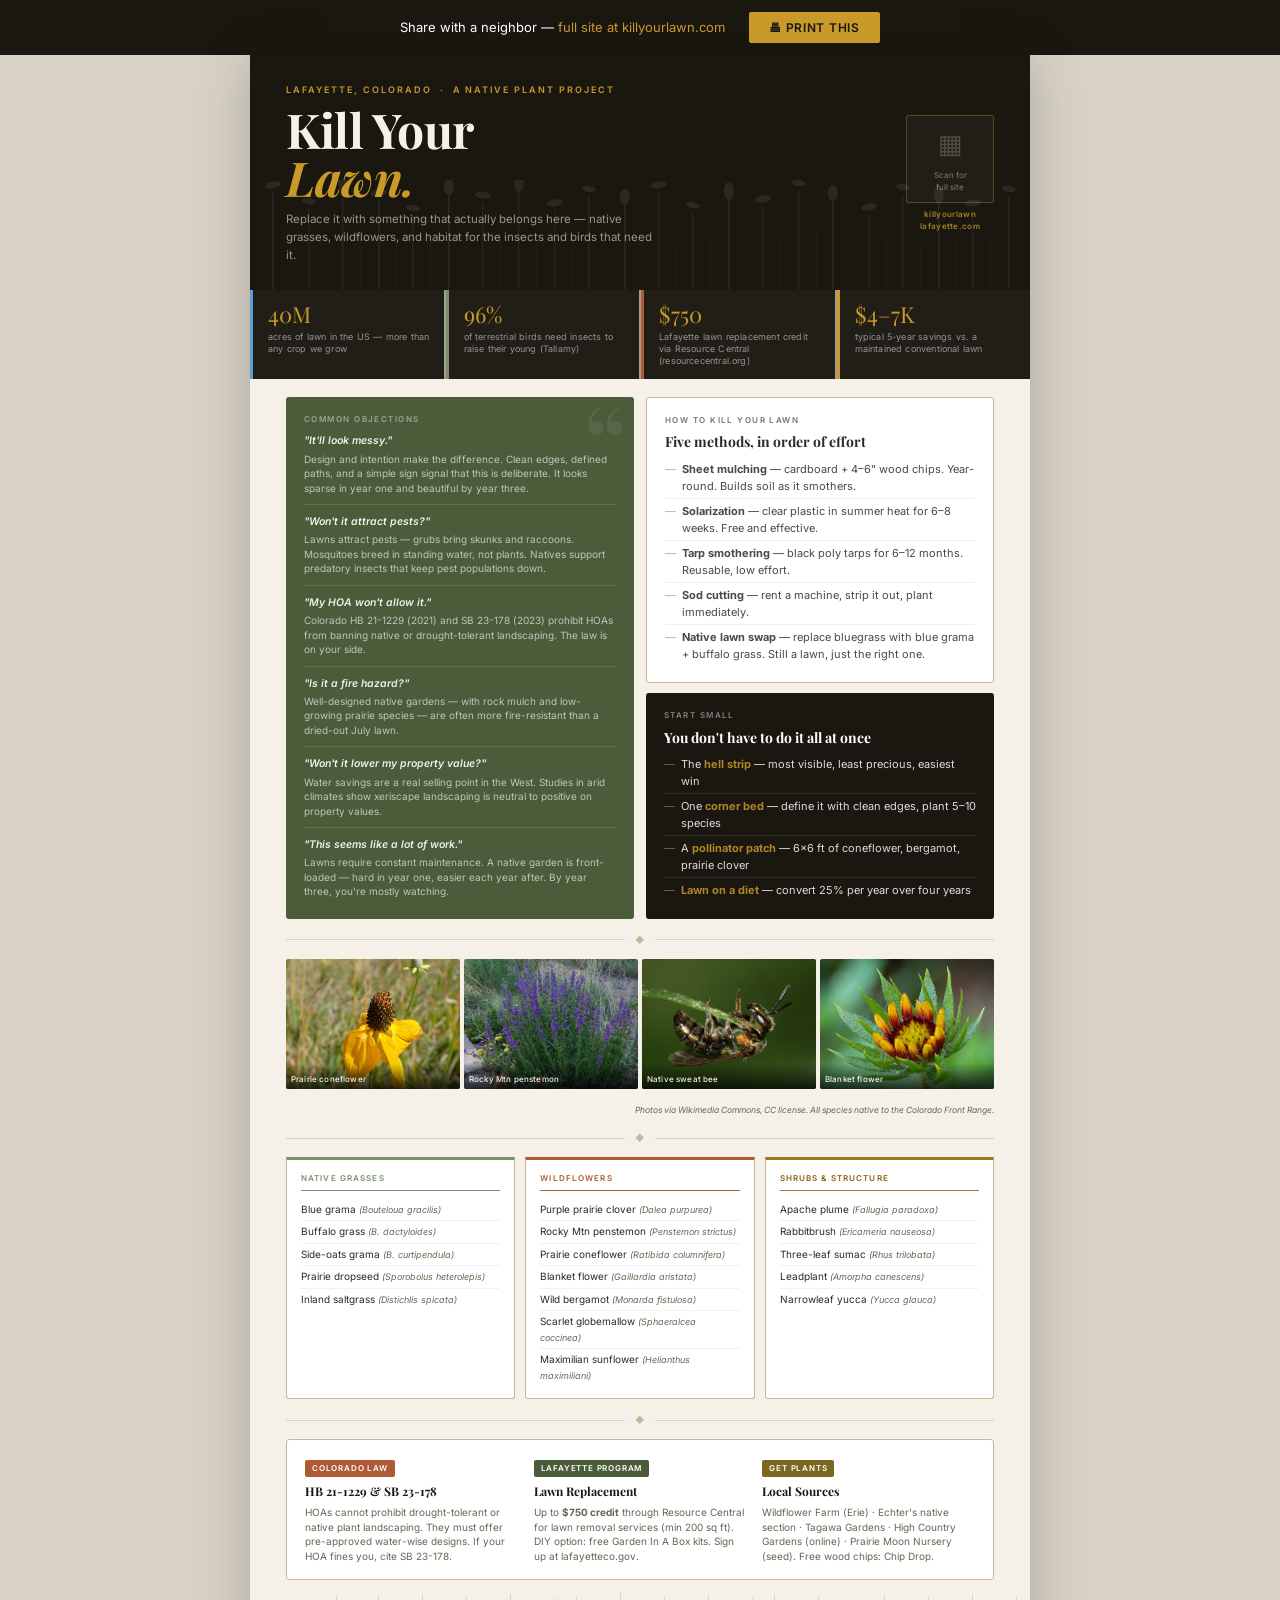
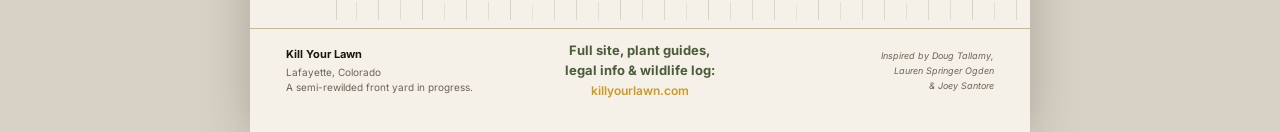
==== printable.html @ ce094143 "Initial commit: Kill Your Lawn static site Lafayette, CO native plant lawn conversion guide with vis" ====
<!DOCTYPE html>
<html lang="en">
<head>
  <meta charset="UTF-8" />
  <meta name="viewport" content="width=device-width, initial-scale=1.0" />
  <title>Kill Your Lawn — One-Pager | Lafayette, CO</title>
  <link rel="preconnect" href="https://fonts.googleapis.com" />
  <link rel="preconnect" href="https://fonts.gstatic.com" crossorigin />
  <link href="https://fonts.googleapis.com/css2?family=Playfair+Display:ital,wght@0,700;1,400&family=Inter:wght@300;400;500;600&display=swap" rel="stylesheet" />
  <style>
    :root {
      --black:    #1a1710;
      --olive:    #4a5c3a;
      --sage:     #7a9169;
      --gold:     #c9992a;
      --rust:     #b05a35;
      --cream:    #f5f0e8;
      --tan:      #c8b89a;
      --text:     #2c2a24;
      --text-lt:  #6b6455;
    }

    * { box-sizing: border-box; margin: 0; padding: 0; }

    body {
      font-family: 'Inter', sans-serif;
      background: #d8d2c6;
      color: var(--text);
      font-size: 13px;
      line-height: 1.55;
    }

    .page {
      max-width: 780px;
      margin: 0 auto;
      padding: 0 0 32px;
      background: var(--cream);
      box-shadow: 0 6px 48px rgba(0,0,0,0.22);
    }

    /* ---- Print bar (screen only) ---- */
    .print-bar {
      background: var(--black);
      color: white;
      text-align: center;
      padding: 12px;
      font-size: 13px;
      display: flex;
      align-items: center;
      justify-content: center;
      gap: 1.5rem;
    }
    .print-bar a { color: var(--gold); text-decoration: none; }
    .print-bar button {
      background: var(--gold);
      color: var(--black);
      border: none;
      padding: 8px 20px;
      font-family: 'Inter', sans-serif;
      font-size: 12px;
      font-weight: 600;
      letter-spacing: 0.06em;
      text-transform: uppercase;
      cursor: pointer;
      border-radius: 2px;
    }
    .print-bar button:hover { background: #b5871f; }

    /* ---- DARK ILLUSTRATED HEADER ---- */
    .header {
      display: grid;
      grid-template-columns: 1fr auto;
      gap: 2rem;
      align-items: center;
      padding: 28px 36px 26px;
      background: var(--black);
      position: relative;
      overflow: hidden;
    }
    .header-left { position: relative; z-index: 2; }
    .header-right { position: relative; z-index: 2; text-align: center; flex-shrink: 0; }

    /* Prairie grass silhouette illustration */
    .header-illustration {
      position: absolute;
      bottom: 0;
      left: 0;
      right: 0;
      width: 100%;
      height: 110px;
      color: white;
      opacity: 0.07;
      pointer-events: none;
    }

    .eyebrow {
      font-size: 9px;
      font-weight: 600;
      letter-spacing: 0.22em;
      text-transform: uppercase;
      color: var(--gold);
      margin-bottom: 8px;
    }
    h1 {
      font-family: 'Playfair Display', serif;
      font-size: 48px;
      line-height: 1.0;
      color: var(--cream);
      letter-spacing: -0.01em;
    }
    h1 em { color: var(--gold); font-style: italic; }
    .tagline {
      font-size: 11.5px;
      color: rgba(245,240,232,0.58);
      max-width: 370px;
      margin-top: 10px;
      line-height: 1.55;
    }

    /* QR box — dark, matching header */
    .qr-placeholder {
      width: 88px;
      height: 88px;
      border: 1.5px solid rgba(201,153,42,0.35);
      border-radius: 3px;
      display: flex;
      flex-direction: column;
      align-items: center;
      justify-content: center;
      font-size: 8px;
      color: rgba(245,240,232,0.45);
      text-align: center;
      gap: 4px;
      flex-shrink: 0;
      background: rgba(255,255,255,0.03);
    }
    .qr-placeholder .qr-icon { font-size: 26px; opacity: 0.5; }
    .qr-url {
      font-size: 8px;
      color: var(--gold);
      font-weight: 600;
      text-align: center;
      margin-top: 5px;
      letter-spacing: 0.04em;
      opacity: 0.8;
    }

    /* ---- STATS — flush to header, connected visually ---- */
    .stats {
      display: grid;
      grid-template-columns: repeat(4, 1fr);
      gap: 2px;
      margin-bottom: 0;
      background: rgba(0,0,0,0.35); /* gap color */
    }
    .stat {
      background: #201e17;
      color: white;
      padding: 12px 14px 12px 18px;
      position: relative;
      overflow: hidden;
    }
    .stat-accent {
      position: absolute;
      top: 0; left: 0; bottom: 0;
      width: 3px;
    }
    .stat-water .stat-accent { background: #5a9fd4; }
    .stat-birds .stat-accent { background: var(--sage); }
    .stat-money .stat-accent { background: var(--rust); }
    .stat-saves .stat-accent { background: var(--gold); }
    .stat-num {
      font-family: 'Playfair Display', serif;
      font-size: 22px;
      color: var(--gold);
      line-height: 1.1;
      margin-bottom: 4px;
    }
    .stat-label {
      font-size: 9px;
      color: rgba(255,255,255,0.52);
      line-height: 1.35;
      letter-spacing: 0.02em;
    }

    /* Space between stats band and content */
    .content-area { padding-top: 18px; }

    /* ---- SECTION DIVIDER ---- */
    .section-divider {
      display: flex;
      align-items: center;
      gap: 10px;
      margin: 14px 36px 12px;
      color: var(--tan);
      font-size: 9px;
      letter-spacing: 0.1em;
    }
    .section-divider::before,
    .section-divider::after {
      content: '';
      flex: 1;
      height: 1px;
      background: var(--tan);
      opacity: 0.55;
    }

    /* ---- MAIN 2-COL GRID ---- */
    .main-grid {
      display: grid;
      grid-template-columns: 1fr 1fr;
      gap: 12px;
      margin-bottom: 12px;
      padding: 0 36px;
    }

    .box {
      padding: 16px 18px;
      border-radius: 3px;
    }
    .box-olive {
      background: var(--olive);
      color: white;
      position: relative;
      overflow: hidden;
    }
    /* Large decorative quote mark */
    .box-olive::after {
      content: '\201C';
      font-family: 'Playfair Display', serif;
      font-size: 110px;
      color: rgba(255,255,255,0.07);
      position: absolute;
      top: -10px;
      right: 6px;
      line-height: 1;
      pointer-events: none;
      user-select: none;
    }
    .box-cream { background: white; border: 1px solid var(--tan); }
    .box-black { background: var(--black); color: white; }

    .box-label {
      font-size: 8px;
      font-weight: 600;
      letter-spacing: 0.18em;
      text-transform: uppercase;
      margin-bottom: 8px;
      opacity: 0.65;
    }
    .box-olive .box-label,
    .box-black .box-label { color: rgba(255,255,255,0.7); }

    .box h2 {
      font-family: 'Playfair Display', serif;
      font-size: 15px;
      margin-bottom: 8px;
      line-height: 1.2;
    }
    .box-olive h2,
    .box-black h2 { color: white; }

    .box p, .box li {
      font-size: 11px;
      line-height: 1.5;
      opacity: 0.85;
    }
    .box ul { list-style: none; padding: 0; }
    .box li {
      padding: 4px 0;
      border-bottom: 1px solid rgba(0,0,0,0.07);
      display: flex;
      gap: 6px;
    }
    .box-olive li { border-color: rgba(255,255,255,0.12); }
    .box-black li { border-color: rgba(255,255,255,0.1); }
    .box li:last-child { border-bottom: none; }
    .box li::before { content: '—'; opacity: 0.4; flex-shrink: 0; }

    .obj {
      margin-bottom: 9px;
      padding-bottom: 9px;
      border-bottom: 1px solid rgba(255,255,255,0.12);
      position: relative;
      z-index: 1;
    }
    .obj:last-child { border-bottom: none; margin-bottom: 0; padding-bottom: 0; }
    .obj-q {
      font-weight: 600;
      font-size: 10.5px;
      color: rgba(255,255,255,0.9);
      margin-bottom: 2px;
      font-style: italic;
    }
    .obj-a {
      font-size: 10px;
      color: rgba(255,255,255,0.65);
      line-height: 1.45;
    }

    /* ---- PHOTO STRIP ---- */
    .photo-strip {
      display: grid;
      grid-template-columns: repeat(4, 1fr);
      gap: 4px;
      margin-bottom: 12px;
      padding: 0 36px;
    }
    .photo-strip-item {
      position: relative;
      aspect-ratio: 4 / 3;
      overflow: hidden;
      border-radius: 2px;
    }
    .photo-strip-item img {
      width: 100%;
      height: 100%;
      object-fit: cover;
      display: block;
    }
    .photo-strip-caption {
      position: absolute;
      bottom: 0; left: 0; right: 0;
      background: linear-gradient(transparent, rgba(0,0,0,0.75));
      color: rgba(255,255,255,0.92);
      font-size: 8px;
      font-weight: 500;
      padding: 10px 5px 4px;
      letter-spacing: 0.02em;
    }
    .photo-strip-note {
      font-size: 8.5px;
      color: var(--text-lt);
      font-style: italic;
      text-align: right;
      padding: 3px 36px 0;
    }

    /* ---- PLANTS ROW ---- */
    .plants-row {
      display: grid;
      grid-template-columns: repeat(3, 1fr);
      gap: 10px;
      margin-bottom: 12px;
      padding: 0 36px;
    }
    .plant-col {
      background: white;
      border: 1px solid var(--tan);
      border-top: 3px solid var(--sage);
      border-radius: 0 0 3px 3px;
      padding: 12px 14px;
    }
    .plant-col:nth-child(2) {
      border-top-color: var(--rust);
    }
    .plant-col:nth-child(2) .plant-col-title {
      color: var(--rust);
      border-bottom-color: var(--rust);
    }
    .plant-col:nth-child(3) {
      border-top-color: #a07818;
    }
    .plant-col:nth-child(3) .plant-col-title {
      color: #8a6010;
      border-bottom-color: #a07818;
    }
    .plant-col-title {
      font-size: 8px;
      font-weight: 600;
      letter-spacing: 0.14em;
      text-transform: uppercase;
      color: var(--sage);
      margin-bottom: 8px;
      padding-bottom: 5px;
      border-bottom: 1.5px solid var(--sage);
    }
    .plant-col ul { list-style: none; padding: 0; }
    .plant-col li {
      font-size: 10px;
      color: var(--text);
      padding: 3px 0;
      border-bottom: 1px solid rgba(0,0,0,0.05);
    }
    .plant-col li:last-child { border-bottom: none; }
    .plant-col li em { color: var(--text-lt); font-size: 9px; }

    /* ---- LEGAL / RESOURCES ROW ---- */
    .full-box.legal {
      background: white;
      border: 1px solid var(--tan);
      border-radius: 3px;
      display: grid;
      grid-template-columns: 1fr 1fr 1fr;
      gap: 16px;
      align-items: start;
      padding: 16px 18px;
      margin: 0 36px 12px;
    }
    .legal-col h3 {
      font-family: 'Playfair Display', serif;
      font-size: 12px;
      margin-bottom: 5px;
      color: var(--black);
    }
    .legal-col p {
      font-size: 10px;
      color: var(--text-lt);
      line-height: 1.45;
    }
    .legal-badge {
      display: inline-block;
      color: white;
      font-size: 8px;
      font-weight: 600;
      letter-spacing: 0.1em;
      text-transform: uppercase;
      padding: 2px 7px;
      border-radius: 2px;
      margin-bottom: 5px;
    }
    .lb-law    { background: var(--rust); }
    .lb-prog   { background: var(--olive); }
    .lb-source { background: #7a6820; }

    /* ---- FOOTER ---- */
    .footer-grass {
      margin: 8px 36px 0;
      opacity: 0.18;
      height: 28px;
      width: 100%;
      color: var(--olive);
      display: block;
    }
    .one-pager-footer {
      display: grid;
      grid-template-columns: 1fr 1fr 1fr;
      gap: 16px;
      padding: 12px 36px 0;
      border-top: 1px solid var(--tan);
      align-items: center;
      margin-top: 8px;
    }
    .footer-block { font-size: 10px; color: var(--text-lt); line-height: 1.5; }
    .footer-block strong { color: var(--black); display: block; font-size: 11px; margin-bottom: 2px; }
    .footer-block.center { text-align: center; }
    .footer-block.right { text-align: right; }
    .inspired-by { font-size: 9px; color: var(--text-lt); font-style: italic; }

    /* ---- PRINT ---- */
    @media print {
      .print-bar { display: none; }
      body { background: white; }
      .page { padding: 0 0 16px; max-width: 100%; box-shadow: none; }
      h1 { font-size: 40px; }
      .header { padding: 20px 28px 20px; }
      .stats { gap: 1px; }
      .main-grid, .photo-strip, .plants-row { padding: 0 28px; }
      .section-divider { margin-left: 28px; margin-right: 28px; }
      .full-box.legal { margin-left: 28px; margin-right: 28px; }
      .footer-grass, .one-pager-footer { padding-left: 28px; padding-right: 28px; }
      .photo-strip-note { padding-right: 28px; }
      .content-area { padding-top: 14px; }
    }

    /* ---- MOBILE ---- */
    @media (max-width: 600px) {
      .page { padding: 0 0 20px; }
      .header { padding: 20px; }
      .stats { grid-template-columns: repeat(2, 1fr); }
      .main-grid { grid-template-columns: 1fr; padding: 0 20px; }
      .photo-strip { grid-template-columns: repeat(2, 1fr); padding: 0 20px; }
      .plants-row { grid-template-columns: 1fr; padding: 0 20px; }
      .full-box.legal { grid-template-columns: 1fr; margin: 0 20px 12px; }
      .section-divider { margin-left: 20px; margin-right: 20px; }
      .photo-strip-note { padding-right: 20px; }
      .one-pager-footer { grid-template-columns: 1fr; padding: 12px 20px 0; }
      .footer-block.center, .footer-block.right { text-align: left; }
      .footer-grass { margin-left: 20px; margin-right: 20px; }
    }
  </style>
</head>
<body>

  <div class="print-bar">
    <span>Share with a neighbor &mdash; <a href="index.html">full site at killyourlawn.com</a></span>
    <button onclick="window.print()">&#128438; Print This</button>
  </div>

  <div class="page">

    <!-- DARK HEADER with prairie grass illustration -->
    <div class="header">

      <!-- Prairie grass silhouette SVG -->
      <svg class="header-illustration" viewBox="0 0 760 110" xmlns="http://www.w3.org/2000/svg" fill="currentColor" aria-hidden="true" preserveAspectRatio="xMidYMax meet">
        <!-- Stalks with grama eyelash seed heads and coneflower ovals -->
        <rect x="12"  y="12"  width="1.5" height="98" rx="0.75"/>
        <ellipse cx="12.75" cy="5"  rx="8" ry="3.5" transform="rotate(-12,12.75,5)"/>

        <rect x="48"  y="28"  width="1.5" height="82" rx="0.75" opacity="0.65"/>
        <ellipse cx="48.75" cy="21" rx="7" ry="3"   transform="rotate(9,48.75,21)"/>

        <rect x="82"  y="8"   width="1.5" height="102" rx="0.75" opacity="0.9"/>
        <ellipse cx="82.75" cy="1"  rx="5" ry="9"/>

        <rect x="118" y="20"  width="1.5" height="90" rx="0.75"/>
        <ellipse cx="118.75" cy="13" rx="8" ry="3.5" transform="rotate(-7,118.75,13)"/>

        <rect x="152" y="35"  width="1.5" height="75" rx="0.75" opacity="0.7"/>
        <ellipse cx="152.75" cy="28" rx="7" ry="3"   transform="rotate(10,152.75,28)"/>

        <rect x="188" y="14"  width="1.5" height="96" rx="0.75"/>
        <ellipse cx="188.75" cy="7"  rx="5" ry="8"/>

        <rect x="222" y="22"  width="1.5" height="88" rx="0.75" opacity="0.8"/>
        <ellipse cx="222.75" cy="15" rx="8" ry="3.5" transform="rotate(6,222.75,15)"/>

        <rect x="258" y="10"  width="1.5" height="100" rx="0.75" opacity="0.75"/>
        <ellipse cx="258.75" cy="3"  rx="5" ry="9"/>

        <rect x="294" y="30"  width="1.5" height="80" rx="0.75" opacity="0.65"/>
        <ellipse cx="294.75" cy="23" rx="8" ry="3.5" transform="rotate(-9,294.75,23)"/>

        <rect x="328" y="16"  width="1.5" height="94" rx="0.75" opacity="0.85"/>
        <ellipse cx="328.75" cy="9"  rx="7" ry="3"   transform="rotate(8,328.75,9)"/>

        <rect x="364" y="24"  width="1.5" height="86" rx="0.75"/>
        <ellipse cx="364.75" cy="17" rx="5" ry="8"/>

        <rect x="398" y="12"  width="1.5" height="98" rx="0.75" opacity="0.8"/>
        <ellipse cx="398.75" cy="5"  rx="8" ry="3.5" transform="rotate(-6,398.75,5)"/>

        <rect x="432" y="32"  width="1.5" height="78" rx="0.75" opacity="0.7"/>
        <ellipse cx="432.75" cy="25" rx="7" ry="3"   transform="rotate(11,432.75,25)"/>

        <rect x="468" y="18"  width="1.5" height="92" rx="0.75"/>
        <ellipse cx="468.75" cy="11" rx="5" ry="9"/>

        <rect x="502" y="26"  width="1.5" height="84" rx="0.75" opacity="0.75"/>
        <ellipse cx="502.75" cy="19" rx="8" ry="3.5" transform="rotate(-8,502.75,19)"/>

        <rect x="538" y="10"  width="1.5" height="100" rx="0.75" opacity="0.85"/>
        <ellipse cx="538.75" cy="3"  rx="7" ry="3"   transform="rotate(7,538.75,3)"/>

        <rect x="572" y="20"  width="1.5" height="90" rx="0.75"/>
        <ellipse cx="572.75" cy="13" rx="5" ry="8"/>

        <rect x="608" y="34"  width="1.5" height="76" rx="0.75" opacity="0.65"/>
        <ellipse cx="608.75" cy="27" rx="8" ry="3.5" transform="rotate(-10,608.75,27)"/>

        <rect x="642" y="14"  width="1.5" height="96" rx="0.75" opacity="0.8"/>
        <ellipse cx="642.75" cy="7"  rx="7" ry="3"   transform="rotate(9,642.75,7)"/>

        <rect x="678" y="22"  width="1.5" height="88" rx="0.75"/>
        <ellipse cx="678.75" cy="15" rx="5" ry="9"/>

        <rect x="712" y="30"  width="1.5" height="80" rx="0.75" opacity="0.7"/>
        <ellipse cx="712.75" cy="23" rx="8" ry="3.5" transform="rotate(-7,712.75,23)"/>

        <rect x="748" y="16"  width="1.5" height="94" rx="0.75" opacity="0.8"/>
        <ellipse cx="748.75" cy="9"  rx="7" ry="3"   transform="rotate(6,748.75,9)"/>

        <!-- Short grass blades between tall stalks -->
        <rect x="30"  y="60" width="1" height="50" rx="0.5" opacity="0.35"/>
        <rect x="65"  y="68" width="1" height="42" rx="0.5" opacity="0.3"/>
        <rect x="100" y="55" width="1" height="55" rx="0.5" opacity="0.38"/>
        <rect x="136" y="64" width="1" height="46" rx="0.5" opacity="0.32"/>
        <rect x="170" y="58" width="1" height="52" rx="0.5" opacity="0.36"/>
        <rect x="206" y="66" width="1" height="44" rx="0.5" opacity="0.3"/>
        <rect x="240" y="54" width="1" height="56" rx="0.5" opacity="0.38"/>
        <rect x="276" y="62" width="1" height="48" rx="0.5" opacity="0.33"/>
        <rect x="312" y="56" width="1" height="54" rx="0.5" opacity="0.36"/>
        <rect x="346" y="68" width="1" height="42" rx="0.5" opacity="0.3"/>
        <rect x="382" y="58" width="1" height="52" rx="0.5" opacity="0.35"/>
        <rect x="416" y="64" width="1" height="46" rx="0.5" opacity="0.32"/>
        <rect x="450" y="56" width="1" height="54" rx="0.5" opacity="0.37"/>
        <rect x="486" y="66" width="1" height="44" rx="0.5" opacity="0.3"/>
        <rect x="520" y="60" width="1" height="50" rx="0.5" opacity="0.34"/>
        <rect x="556" y="52" width="1" height="58" rx="0.5" opacity="0.38"/>
        <rect x="590" y="64" width="1" height="46" rx="0.5" opacity="0.31"/>
        <rect x="626" y="56" width="1" height="54" rx="0.5" opacity="0.36"/>
        <rect x="660" y="68" width="1" height="42" rx="0.5" opacity="0.3"/>
        <rect x="696" y="60" width="1" height="50" rx="0.5" opacity="0.34"/>
        <rect x="730" y="54" width="1" height="56" rx="0.5" opacity="0.37"/>
      </svg>

      <div class="header-left">
        <div class="eyebrow">Lafayette, Colorado &nbsp;·&nbsp; A native plant project</div>
        <h1>Kill Your<br/><em>Lawn.</em></h1>
        <p class="tagline">Replace it with something that actually belongs here — native grasses, wildflowers, and habitat for the insects and birds that need it.</p>
      </div>

      <div class="header-right">
        <div class="qr-placeholder">
          <span class="qr-icon">&#9638;</span>
          <span>Scan for<br/>full site</span>
        </div>
        <div class="qr-url">killyourlawn<br/>lafayette.com</div>
      </div>
    </div>

    <!-- STATS — visually connected to header -->
    <div class="stats">
      <div class="stat stat-water">
        <div class="stat-accent"></div>
        <div class="stat-num">40M</div>
        <div class="stat-label">acres of lawn in the US — more than any crop we grow</div>
      </div>
      <div class="stat stat-birds">
        <div class="stat-accent"></div>
        <div class="stat-num">96%</div>
        <div class="stat-label">of terrestrial birds need insects to raise their young (Tallamy)</div>
      </div>
      <div class="stat stat-money">
        <div class="stat-accent"></div>
        <div class="stat-num">$750</div>
        <div class="stat-label">Lafayette lawn replacement credit via Resource Central (resourcecentral.org)</div>
      </div>
      <div class="stat stat-saves">
        <div class="stat-accent"></div>
        <div class="stat-num">$4–7K</div>
        <div class="stat-label">typical 5-year savings vs. a maintained conventional lawn</div>
      </div>
    </div>

    <div class="content-area">

      <!-- MAIN 2-COL GRID -->
      <div class="main-grid">

        <!-- Objections col -->
        <div class="box box-olive">
          <div class="box-label">Common Objections</div>
          <div class="objection-list">
            <div class="obj">
              <div class="obj-q">"It'll look messy."</div>
              <div class="obj-a">Design and intention make the difference. Clean edges, defined paths, and a simple sign signal that this is deliberate. It looks sparse in year one and beautiful by year three.</div>
            </div>
            <div class="obj">
              <div class="obj-q">"Won't it attract pests?"</div>
              <div class="obj-a">Lawns attract pests — grubs bring skunks and raccoons. Mosquitoes breed in standing water, not plants. Natives support predatory insects that keep pest populations down.</div>
            </div>
            <div class="obj">
              <div class="obj-q">"My HOA won't allow it."</div>
              <div class="obj-a">Colorado HB 21-1229 (2021) and SB 23-178 (2023) prohibit HOAs from banning native or drought-tolerant landscaping. The law is on your side.</div>
            </div>
            <div class="obj">
              <div class="obj-q">"Is it a fire hazard?"</div>
              <div class="obj-a">Well-designed native gardens — with rock mulch and low-growing prairie species — are often more fire-resistant than a dried-out July lawn.</div>
            </div>
            <div class="obj">
              <div class="obj-q">"Won't it lower my property value?"</div>
              <div class="obj-a">Water savings are a real selling point in the West. Studies in arid climates show xeriscape landscaping is neutral to positive on property values.</div>
            </div>
            <div class="obj">
              <div class="obj-q">"This seems like a lot of work."</div>
              <div class="obj-a">Lawns require constant maintenance. A native garden is front-loaded — hard in year one, easier each year after. By year three, you're mostly watching.</div>
            </div>
          </div>
        </div>

        <!-- How to start col -->
        <div style="display:flex;flex-direction:column;gap:10px;">
          <div class="box box-cream">
            <div class="box-label">How to Kill Your Lawn</div>
            <h2 style="font-size:14px;margin-bottom:6px;">Five methods, in order of effort</h2>
            <ul>
              <li><span><strong>Sheet mulching</strong> — cardboard + 4–6" wood chips. Year-round. Builds soil as it smothers.</span></li>
              <li><span><strong>Solarization</strong> — clear plastic in summer heat for 6–8 weeks. Free and effective.</span></li>
              <li><span><strong>Tarp smothering</strong> — black poly tarps for 6–12 months. Reusable, low effort.</span></li>
              <li><span><strong>Sod cutting</strong> — rent a machine, strip it out, plant immediately.</span></li>
              <li><span><strong>Native lawn swap</strong> — replace bluegrass with blue grama + buffalo grass. Still a lawn, just the right one.</span></li>
            </ul>
          </div>

          <div class="box box-black">
            <div class="box-label">Start Small</div>
            <h2 style="color:white;font-size:14px;margin-bottom:6px;">You don't have to do it all at once</h2>
            <ul>
              <li><span>The <strong style="color:var(--gold)">hell strip</strong> — most visible, least precious, easiest win</span></li>
              <li><span>One <strong style="color:var(--gold)">corner bed</strong> — define it with clean edges, plant 5–10 species</span></li>
              <li><span>A <strong style="color:var(--gold)">pollinator patch</strong> — 6×6 ft of coneflower, bergamot, prairie clover</span></li>
              <li><span><strong style="color:var(--gold)">Lawn on a diet</strong> — convert 25% per year over four years</span></li>
            </ul>
          </div>
        </div>

      </div>

      <!-- SECTION DIVIDER -->
      <div class="section-divider" aria-hidden="true">&#9670;</div>

      <!-- PHOTO STRIP — what these plants actually look like -->
      <div class="photo-strip">
        <div class="photo-strip-item">
          <img src="images/plants/prairie_coneflower.jpg" alt="Prairie coneflower in bloom" loading="eager" />
          <span class="photo-strip-caption">Prairie coneflower</span>
        </div>
        <div class="photo-strip-item">
          <img src="images/plants/rocky_mountain_penstemon.jpg" alt="Rocky Mountain penstemon" loading="eager" />
          <span class="photo-strip-caption">Rocky Mtn penstemon</span>
        </div>
        <div class="photo-strip-item">
          <img src="images/bees/sweat_bee.jpg" alt="Metallic green sweat bee" loading="eager" />
          <span class="photo-strip-caption">Native sweat bee</span>
        </div>
        <div class="photo-strip-item">
          <img src="images/plants/blanket_flower.jpg" alt="Blanket flower" loading="eager" />
          <span class="photo-strip-caption">Blanket flower</span>
        </div>
      </div>
      <p class="photo-strip-note">Photos via Wikimedia Commons, CC license. All species native to the Colorado Front Range.</p>

      <!-- SECTION DIVIDER -->
      <div class="section-divider" aria-hidden="true">&#9670;</div>

      <!-- PLANTS ROW -->
      <div class="plants-row">
        <div class="plant-col">
          <div class="plant-col-title">Native Grasses</div>
          <ul>
            <li>Blue grama <em>(Bouteloua gracilis)</em></li>
            <li>Buffalo grass <em>(B. dactyloides)</em></li>
            <li>Side-oats grama <em>(B. curtipendula)</em></li>
            <li>Prairie dropseed <em>(Sporobolus heterolepis)</em></li>
            <li>Inland saltgrass <em>(Distichlis spicata)</em></li>
          </ul>
        </div>
        <div class="plant-col">
          <div class="plant-col-title">Wildflowers</div>
          <ul>
            <li>Purple prairie clover <em>(Dalea purpurea)</em></li>
            <li>Rocky Mtn penstemon <em>(Penstemon strictus)</em></li>
            <li>Prairie coneflower <em>(Ratibida columnifera)</em></li>
            <li>Blanket flower <em>(Gaillardia aristata)</em></li>
            <li>Wild bergamot <em>(Monarda fistulosa)</em></li>
            <li>Scarlet globemallow <em>(Sphaeralcea coccinea)</em></li>
            <li>Maximilian sunflower <em>(Helianthus maximiliani)</em></li>
          </ul>
        </div>
        <div class="plant-col">
          <div class="plant-col-title">Shrubs &amp; Structure</div>
          <ul>
            <li>Apache plume <em>(Fallugia paradoxa)</em></li>
            <li>Rabbitbrush <em>(Ericameria nauseosa)</em></li>
            <li>Three-leaf sumac <em>(Rhus trilobata)</em></li>
            <li>Leadplant <em>(Amorpha canescens)</em></li>
            <li>Narrowleaf yucca <em>(Yucca glauca)</em></li>
          </ul>
        </div>
      </div>

      <!-- SECTION DIVIDER -->
      <div class="section-divider" aria-hidden="true">&#9670;</div>

      <!-- LEGAL / RESOURCES ROW -->
      <div class="full-box legal">
        <div class="legal-col">
          <div class="legal-badge lb-law">Colorado Law</div>
          <h3>HB 21-1229 &amp; SB 23-178</h3>
          <p>HOAs cannot prohibit drought-tolerant or native plant landscaping. They must offer pre-approved water-wise designs. If your HOA fines you, cite SB 23-178.</p>
        </div>
        <div class="legal-col">
          <div class="legal-badge lb-prog">Lafayette Program</div>
          <h3>Lawn Replacement</h3>
          <p>Up to <strong>$750 credit</strong> through Resource Central for lawn removal services (min 200 sq ft). DIY option: free Garden In A Box kits. Sign up at lafayetteco.gov.</p>
        </div>
        <div class="legal-col">
          <div class="legal-badge lb-source">Get Plants</div>
          <h3>Local Sources</h3>
          <p>Wildflower Farm (Erie) · Echter's native section · Tagawa Gardens · High Country Gardens (online) · Prairie Moon Nursery (seed). Free wood chips: Chip Drop.</p>
        </div>
      </div>

      <!-- FOOTER with small root ornament -->
      <svg class="footer-grass" viewBox="0 0 700 28" xmlns="http://www.w3.org/2000/svg" fill="currentColor" aria-hidden="true" preserveAspectRatio="xMidYMax meet">
        <!-- Simple short prairie grass strip for footer decoration -->
        <rect x="10"  y="4"  width="1" height="24" rx="0.5"/>
        <rect x="30"  y="10" width="1" height="18" rx="0.5" opacity="0.6"/>
        <rect x="52"  y="2"  width="1" height="26" rx="0.5" opacity="0.9"/>
        <rect x="74"  y="8"  width="1" height="20" rx="0.5" opacity="0.7"/>
        <rect x="96"  y="3"  width="1" height="25" rx="0.5"/>
        <rect x="118" y="11" width="1" height="17" rx="0.5" opacity="0.55"/>
        <rect x="140" y="5"  width="1" height="23" rx="0.5" opacity="0.85"/>
        <rect x="162" y="9"  width="1" height="19" rx="0.5" opacity="0.65"/>
        <rect x="184" y="2"  width="1" height="26" rx="0.5"/>
        <rect x="206" y="12" width="1" height="16" rx="0.5" opacity="0.5"/>
        <rect x="228" y="6"  width="1" height="22" rx="0.5" opacity="0.8"/>
        <rect x="250" y="4"  width="1" height="24" rx="0.5" opacity="0.9"/>
        <rect x="272" y="10" width="1" height="18" rx="0.5" opacity="0.6"/>
        <rect x="294" y="1"  width="1" height="27" rx="0.5"/>
        <rect x="316" y="8"  width="1" height="20" rx="0.5" opacity="0.7"/>
        <rect x="338" y="5"  width="1" height="23" rx="0.5" opacity="0.85"/>
        <rect x="360" y="11" width="1" height="17" rx="0.5" opacity="0.55"/>
        <rect x="382" y="3"  width="1" height="25" rx="0.5"/>
        <rect x="404" y="9"  width="1" height="19" rx="0.5" opacity="0.65"/>
        <rect x="426" y="6"  width="1" height="22" rx="0.5" opacity="0.8"/>
        <rect x="448" y="2"  width="1" height="26" rx="0.5" opacity="0.9"/>
        <rect x="470" y="12" width="1" height="16" rx="0.5" opacity="0.5"/>
        <rect x="492" y="4"  width="1" height="24" rx="0.5"/>
        <rect x="514" y="10" width="1" height="18" rx="0.5" opacity="0.6"/>
        <rect x="536" y="7"  width="1" height="21" rx="0.5" opacity="0.75"/>
        <rect x="558" y="3"  width="1" height="25" rx="0.5" opacity="0.88"/>
        <rect x="580" y="11" width="1" height="17" rx="0.5" opacity="0.55"/>
        <rect x="602" y="5"  width="1" height="23" rx="0.5" opacity="0.82"/>
        <rect x="624" y="8"  width="1" height="20" rx="0.5" opacity="0.68"/>
        <rect x="646" y="2"  width="1" height="26" rx="0.5"/>
        <rect x="668" y="10" width="1" height="18" rx="0.5" opacity="0.6"/>
        <rect x="690" y="4"  width="1" height="24" rx="0.5" opacity="0.85"/>
      </svg>

      <div class="one-pager-footer">
        <div class="footer-block">
          <strong>Kill Your Lawn</strong>
          Lafayette, Colorado<br/>
          A semi-rewilded front yard in progress.
        </div>
        <div class="footer-block center">
          <strong style="color:var(--olive);font-size:13px;">Full site, plant guides,<br/>legal info &amp; wildlife log:</strong>
          <span style="color:var(--gold);font-weight:600;font-size:12px;">killyourlawn.com</span>
        </div>
        <div class="footer-block right">
          <span class="inspired-by">Inspired by Doug Tallamy,<br/>Lauren Springer Ogden<br/>&amp; Joey Santore</span>
        </div>
      </div>

    </div><!-- /content-area -->
  </div><!-- /page -->
</body>
</html>
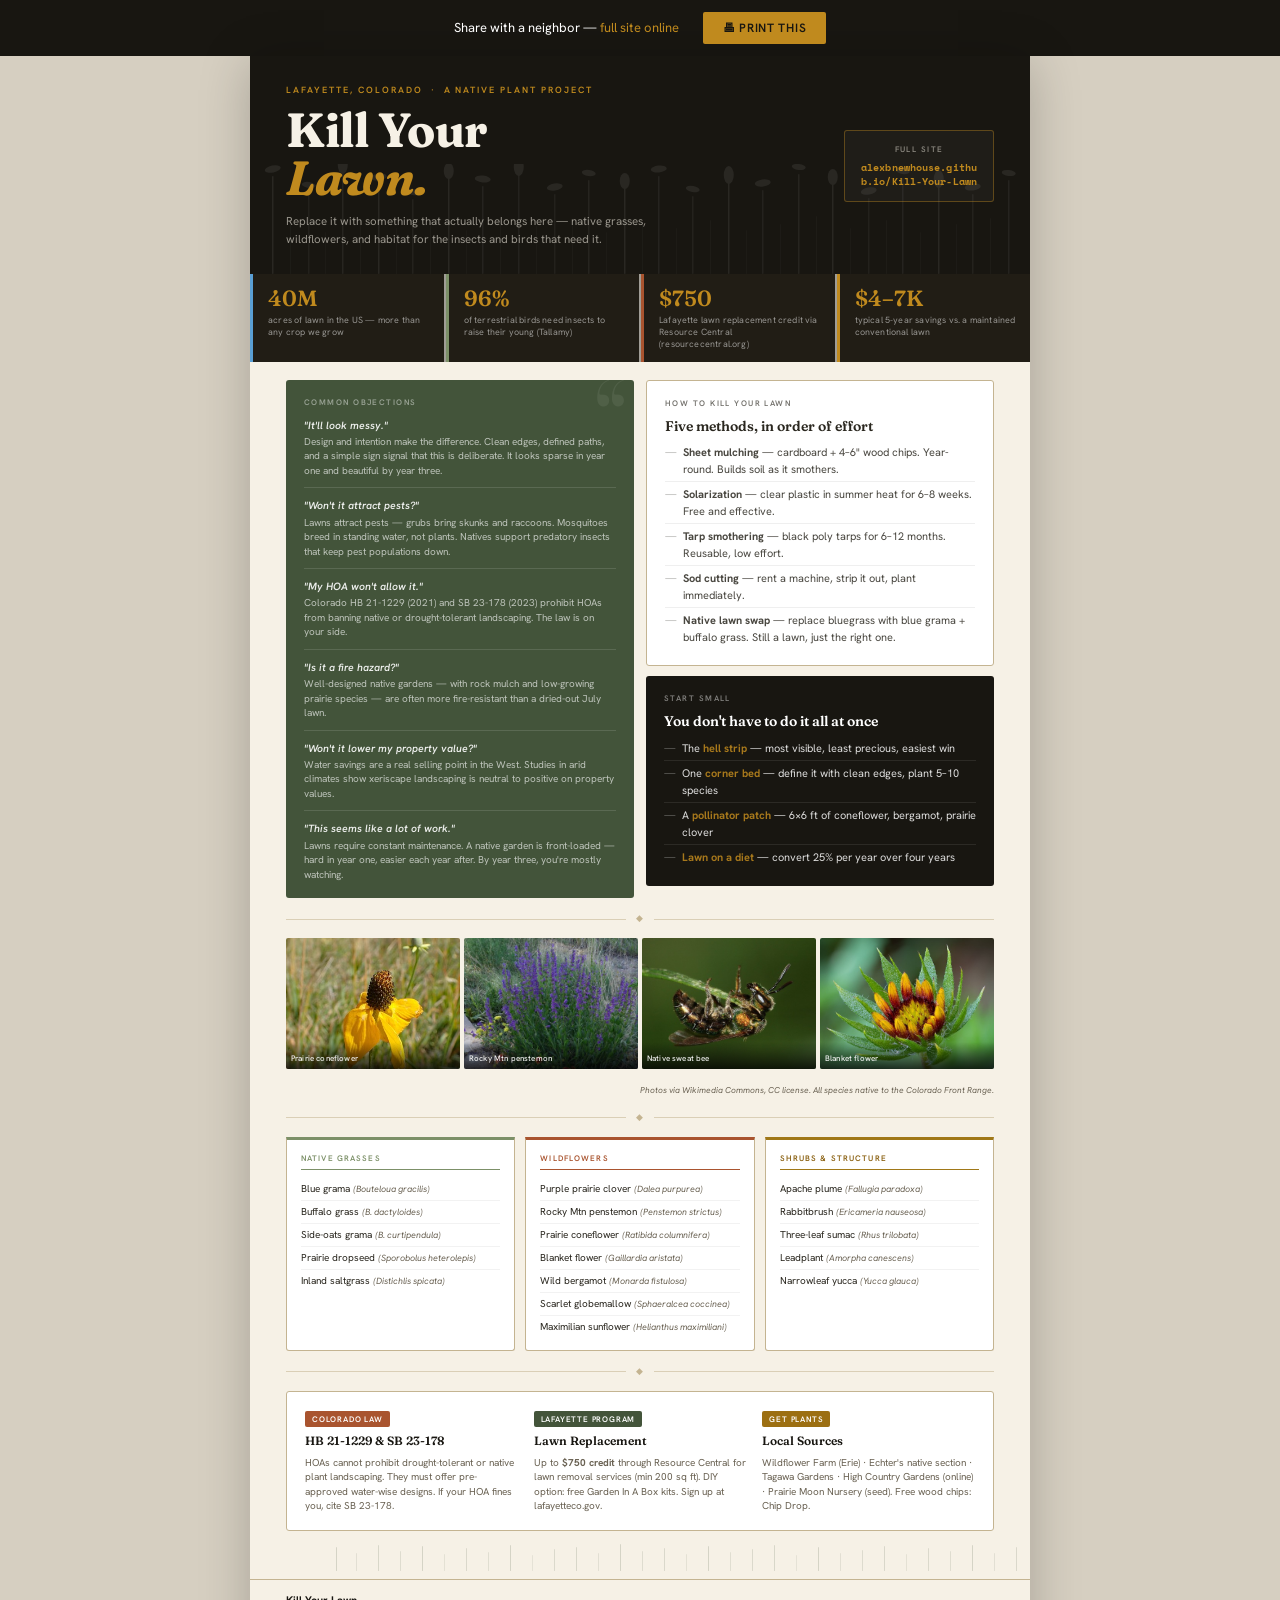
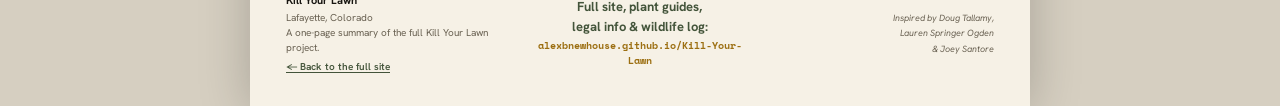
==== commit efb5d27e: "Full UI/UX audit pass: a11y, performance, design-system unification Driven by parallel audits (IA/co" ====
--- a/printable.html
+++ b/printable.html
@@ -4,27 +4,34 @@
   <meta charset="UTF-8" />
   <meta name="viewport" content="width=device-width, initial-scale=1.0" />
   <title>Kill Your Lawn — One-Pager | Lafayette, CO</title>
+  <meta name="description" content="Replace your Kentucky bluegrass lawn with native prairie plants — methods, plant list, economics, and legal info for Lafayette, Colorado. Printable one-pager." />
   <link rel="preconnect" href="https://fonts.googleapis.com" />
   <link rel="preconnect" href="https://fonts.gstatic.com" crossorigin />
-  <link href="https://fonts.googleapis.com/css2?family=Playfair+Display:ital,wght@0,700;1,400&family=Inter:wght@300;400;500;600&display=swap" rel="stylesheet" />
+  <link href="https://fonts.googleapis.com/css2?family=Fraunces:ital,opsz,wght@0,9..144,400;0,9..144,500;0,9..144,600;0,9..144,700;1,9..144,400;1,9..144,500;1,9..144,600&family=Hanken+Grotesk:wght@400;500;600;700&family=Space+Mono:wght@400;700&display=swap" rel="stylesheet" />
   <style>
     :root {
-      --black:    #1a1710;
-      --olive:    #4a5c3a;
-      --sage:     #7a9169;
-      --gold:     #c9992a;
-      --rust:     #b05a35;
-      --cream:    #f5f0e8;
-      --tan:      #c8b89a;
-      --text:     #2c2a24;
-      --text-lt:  #6b6455;
+      --black:     #181611;
+      --off-white: #f6f1e6;
+      --cream:     #ece3d2;
+      --tan:       #c4b491;
+      --gold:      #c08a1e;
+      --gold-deep: #9c6f12;
+      --olive:     #43543a;
+      --sage:      #7c9068;
+      --rust:      #a9542f;
+      --text:      #2a271f;
+      --text-lt:   #6a6253;
+      --serif: 'Fraunces','Hoefler Text',Georgia,serif;
+      --sans:  'Hanken Grotesk',system-ui,sans-serif;
+      --mono:  'Space Mono',ui-monospace,'SFMono-Regular',monospace;
+      --frau: "SOFT" 40,"WONK" 1;
     }
 
     * { box-sizing: border-box; margin: 0; padding: 0; }
 
     body {
-      font-family: 'Inter', sans-serif;
-      background: #d8d2c6;
+      font-family: var(--sans);
+      background: #d6cfc1;
       color: var(--text);
       font-size: 13px;
       line-height: 1.55;
@@ -34,7 +41,7 @@
       max-width: 780px;
       margin: 0 auto;
       padding: 0 0 32px;
-      background: var(--cream);
+      background: var(--off-white);
       box-shadow: 0 6px 48px rgba(0,0,0,0.22);
     }
 
@@ -56,7 +63,7 @@
       color: var(--black);
       border: none;
       padding: 8px 20px;
-      font-family: 'Inter', sans-serif;
+      font-family: var(--sans);
       font-size: 12px;
       font-weight: 600;
       letter-spacing: 0.06em;
@@ -64,7 +71,7 @@
       cursor: pointer;
       border-radius: 2px;
     }
-    .print-bar button:hover { background: #b5871f; }
+    .print-bar button:hover { background: var(--gold-deep); }
 
     /* ---- DARK ILLUSTRATED HEADER ---- */
     .header {
@@ -102,47 +109,50 @@
       margin-bottom: 8px;
     }
     h1 {
-      font-family: 'Playfair Display', serif;
+      font-family: var(--serif);
+      font-variation-settings: var(--frau);
+      font-weight: 700;
       font-size: 48px;
       line-height: 1.0;
-      color: var(--cream);
+      color: var(--off-white);
       letter-spacing: -0.01em;
     }
     h1 em { color: var(--gold); font-style: italic; }
     .tagline {
       font-size: 11.5px;
-      color: rgba(245,240,232,0.58);
+      color: rgba(246,241,230,0.58);
       max-width: 370px;
       margin-top: 10px;
       line-height: 1.55;
     }
 
-    /* QR box — dark, matching header */
-    .qr-placeholder {
-      width: 88px;
-      height: 88px;
-      border: 1.5px solid rgba(201,153,42,0.35);
+    /* Site URL block — dark, matching header */
+    .site-url {
+      border: 1.5px solid rgba(192,138,30,0.4);
       border-radius: 3px;
-      display: flex;
-      flex-direction: column;
-      align-items: center;
-      justify-content: center;
+      padding: 12px 14px;
+      max-width: 150px;
+      background: rgba(255,255,255,0.03);
+      text-align: center;
+    }
+    .site-url-label {
+      display: block;
       font-size: 8px;
-      color: rgba(245,240,232,0.45);
-      text-align: center;
-      gap: 4px;
-      flex-shrink: 0;
-      background: rgba(255,255,255,0.03);
-    }
-    .qr-placeholder .qr-icon { font-size: 26px; opacity: 0.5; }
-    .qr-url {
-      font-size: 8px;
+      font-weight: 600;
+      letter-spacing: 0.18em;
+      text-transform: uppercase;
+      color: rgba(246,241,230,0.5);
+      margin-bottom: 6px;
+    }
+    .site-url-text {
+      display: block;
+      font-family: var(--mono);
+      font-size: 9.5px;
+      font-weight: 700;
       color: var(--gold);
-      font-weight: 600;
-      text-align: center;
-      margin-top: 5px;
-      letter-spacing: 0.04em;
-      opacity: 0.8;
+      letter-spacing: 0.01em;
+      line-height: 1.45;
+      word-break: break-word;
     }
 
     /* ---- STATS — flush to header, connected visually ---- */
@@ -154,7 +164,7 @@
       background: rgba(0,0,0,0.35); /* gap color */
     }
     .stat {
-      background: #201e17;
+      background: #211d15;
       color: white;
       padding: 12px 14px 12px 18px;
       position: relative;
@@ -170,7 +180,9 @@
     .stat-money .stat-accent { background: var(--rust); }
     .stat-saves .stat-accent { background: var(--gold); }
     .stat-num {
-      font-family: 'Playfair Display', serif;
+      font-family: var(--serif);
+      font-variation-settings: var(--frau);
+      font-weight: 600;
       font-size: 22px;
       color: var(--gold);
       line-height: 1.1;
@@ -227,7 +239,7 @@
     /* Large decorative quote mark */
     .box-olive::after {
       content: '\201C';
-      font-family: 'Playfair Display', serif;
+      font-family: var(--serif);
       font-size: 110px;
       color: rgba(255,255,255,0.07);
       position: absolute;
@@ -252,7 +264,9 @@
     .box-black .box-label { color: rgba(255,255,255,0.7); }
 
     .box h2 {
-      font-family: 'Playfair Display', serif;
+      font-family: var(--serif);
+      font-variation-settings: var(--frau);
+      font-weight: 600;
       font-size: 15px;
       margin-bottom: 8px;
       line-height: 1.2;
@@ -398,7 +412,9 @@
       margin: 0 36px 12px;
     }
     .legal-col h3 {
-      font-family: 'Playfair Display', serif;
+      font-family: var(--serif);
+      font-variation-settings: var(--frau);
+      font-weight: 600;
       font-size: 12px;
       margin-bottom: 5px;
       color: var(--black);
@@ -421,7 +437,7 @@
     }
     .lb-law    { background: var(--rust); }
     .lb-prog   { background: var(--olive); }
-    .lb-source { background: #7a6820; }
+    .lb-source { background: var(--gold-deep); }
 
     /* ---- FOOTER ---- */
     .footer-grass {
@@ -446,21 +462,83 @@
     .footer-block.center { text-align: center; }
     .footer-block.right { text-align: right; }
     .inspired-by { font-size: 9px; color: var(--text-lt); font-style: italic; }
+    .footer-backlink {
+      display: inline-block;
+      margin-top: 4px;
+      font-size: 10px;
+      font-weight: 600;
+      color: var(--olive);
+      text-decoration: underline;
+      text-underline-offset: 2px;
+    }
+
+    /* Print-only footer line (hidden on screen) */
+    .print-note { display: none; }
 
     /* ---- PRINT ---- */
+    @page { margin: 0.5in; }
     @media print {
       .print-bar { display: none; }
-      body { background: white; }
-      .page { padding: 0 0 16px; max-width: 100%; box-shadow: none; }
+      .footer-backlink { display: none; }
+      body { background: white; margin: 0; }
+      .page { margin: 0; padding: 0 0 16px; max-width: 100%; box-shadow: none; }
       h1 { font-size: 40px; }
-      .header { padding: 20px 28px 20px; }
-      .stats { gap: 1px; }
+      .header { padding: 20px 28px 20px; -webkit-print-color-adjust: exact; print-color-adjust: exact; }
+      .stats { gap: 1px; background: transparent; }
       .main-grid, .photo-strip, .plants-row { padding: 0 28px; }
       .section-divider { margin-left: 28px; margin-right: 28px; }
       .full-box.legal { margin-left: 28px; margin-right: 28px; }
       .footer-grass, .one-pager-footer { padding-left: 28px; padding-right: 28px; }
       .photo-strip-note { padding-right: 28px; }
       .content-area { padding-top: 14px; }
+
+      /* Keep content together across page breaks */
+      .box, .stat, .stats, .plant-col, .photo-strip-item,
+      .full-box.legal, .legal-col, .obj, .one-pager-footer {
+        page-break-inside: avoid;
+        break-inside: avoid;
+      }
+
+      /* Lighten ink-heavy boxes — header stays dark, content prints on white */
+      .stat {
+        background: #fff;
+        color: var(--text);
+        border: 1px solid var(--tan);
+      }
+      .stat-num { color: var(--gold-deep); }
+      .stat-label { color: var(--text-lt); }
+      .box-olive {
+        background: #fff;
+        color: var(--text);
+        border: 1.5px solid var(--olive);
+      }
+      .box-olive::after { color: rgba(0,0,0,0.06); }
+      .box-olive .box-label { color: var(--olive); }
+      .box-olive li { border-color: rgba(0,0,0,0.1); }
+      .obj { border-bottom-color: rgba(0,0,0,0.12); }
+      .obj-q { color: var(--black); }
+      .obj-a { color: var(--text-lt); }
+      .box-black {
+        background: #fff;
+        color: var(--text);
+        border: 1.5px solid var(--black);
+      }
+      .box-black .box-label { color: var(--text-lt); }
+      .box-black h2 { color: var(--black) !important; }
+      .box-black li { border-color: rgba(0,0,0,0.1); }
+      .box-black li strong { color: var(--gold-deep) !important; }
+      .site-url { border-color: var(--gold); }
+
+      .print-note {
+        display: block;
+        text-align: center;
+        font-family: var(--mono);
+        font-size: 8.5px;
+        color: var(--text-lt);
+        letter-spacing: 0.04em;
+        margin-top: 10px;
+        padding: 0 28px;
+      }
     }
 
     /* ---- MOBILE ---- */
@@ -483,7 +561,7 @@
 <body>
 
   <div class="print-bar">
-    <span>Share with a neighbor &mdash; <a href="index.html">full site at killyourlawn.com</a></span>
+    <span>Share with a neighbor &mdash; <a href="index.html">full site online</a></span>
     <button onclick="window.print()">&#128438; Print This</button>
   </div>
 
@@ -592,11 +670,10 @@
       </div>
 
       <div class="header-right">
-        <div class="qr-placeholder">
-          <span class="qr-icon">&#9638;</span>
-          <span>Scan for<br/>full site</span>
-        </div>
-        <div class="qr-url">killyourlawn<br/>lafayette.com</div>
+        <div class="site-url">
+          <span class="site-url-label">Full site</span>
+          <span class="site-url-text">alexbnewhouse.github.io/<wbr/>Kill-Your-Lawn</span>
+        </div>
       </div>
     </div>
 
@@ -814,16 +891,19 @@
         <div class="footer-block">
           <strong>Kill Your Lawn</strong>
           Lafayette, Colorado<br/>
-          A semi-rewilded front yard in progress.
+          A one-page summary of the full Kill Your Lawn project.<br/>
+          <a class="footer-backlink" href="index.html">&larr; Back to the full site</a>
         </div>
         <div class="footer-block center">
           <strong style="color:var(--olive);font-size:13px;">Full site, plant guides,<br/>legal info &amp; wildlife log:</strong>
-          <span style="color:var(--gold);font-weight:600;font-size:12px;">killyourlawn.com</span>
+          <span style="color:var(--gold-deep);font-weight:700;font-size:10px;font-family:var(--mono);">alexbnewhouse.github.io/Kill-Your-Lawn</span>
         </div>
         <div class="footer-block right">
           <span class="inspired-by">Inspired by Doug Tallamy,<br/>Lauren Springer Ogden<br/>&amp; Joey Santore</span>
         </div>
       </div>
+
+      <p class="print-note">Printed from alexbnewhouse.github.io/Kill-Your-Lawn</p>
 
     </div><!-- /content-area -->
   </div><!-- /page -->
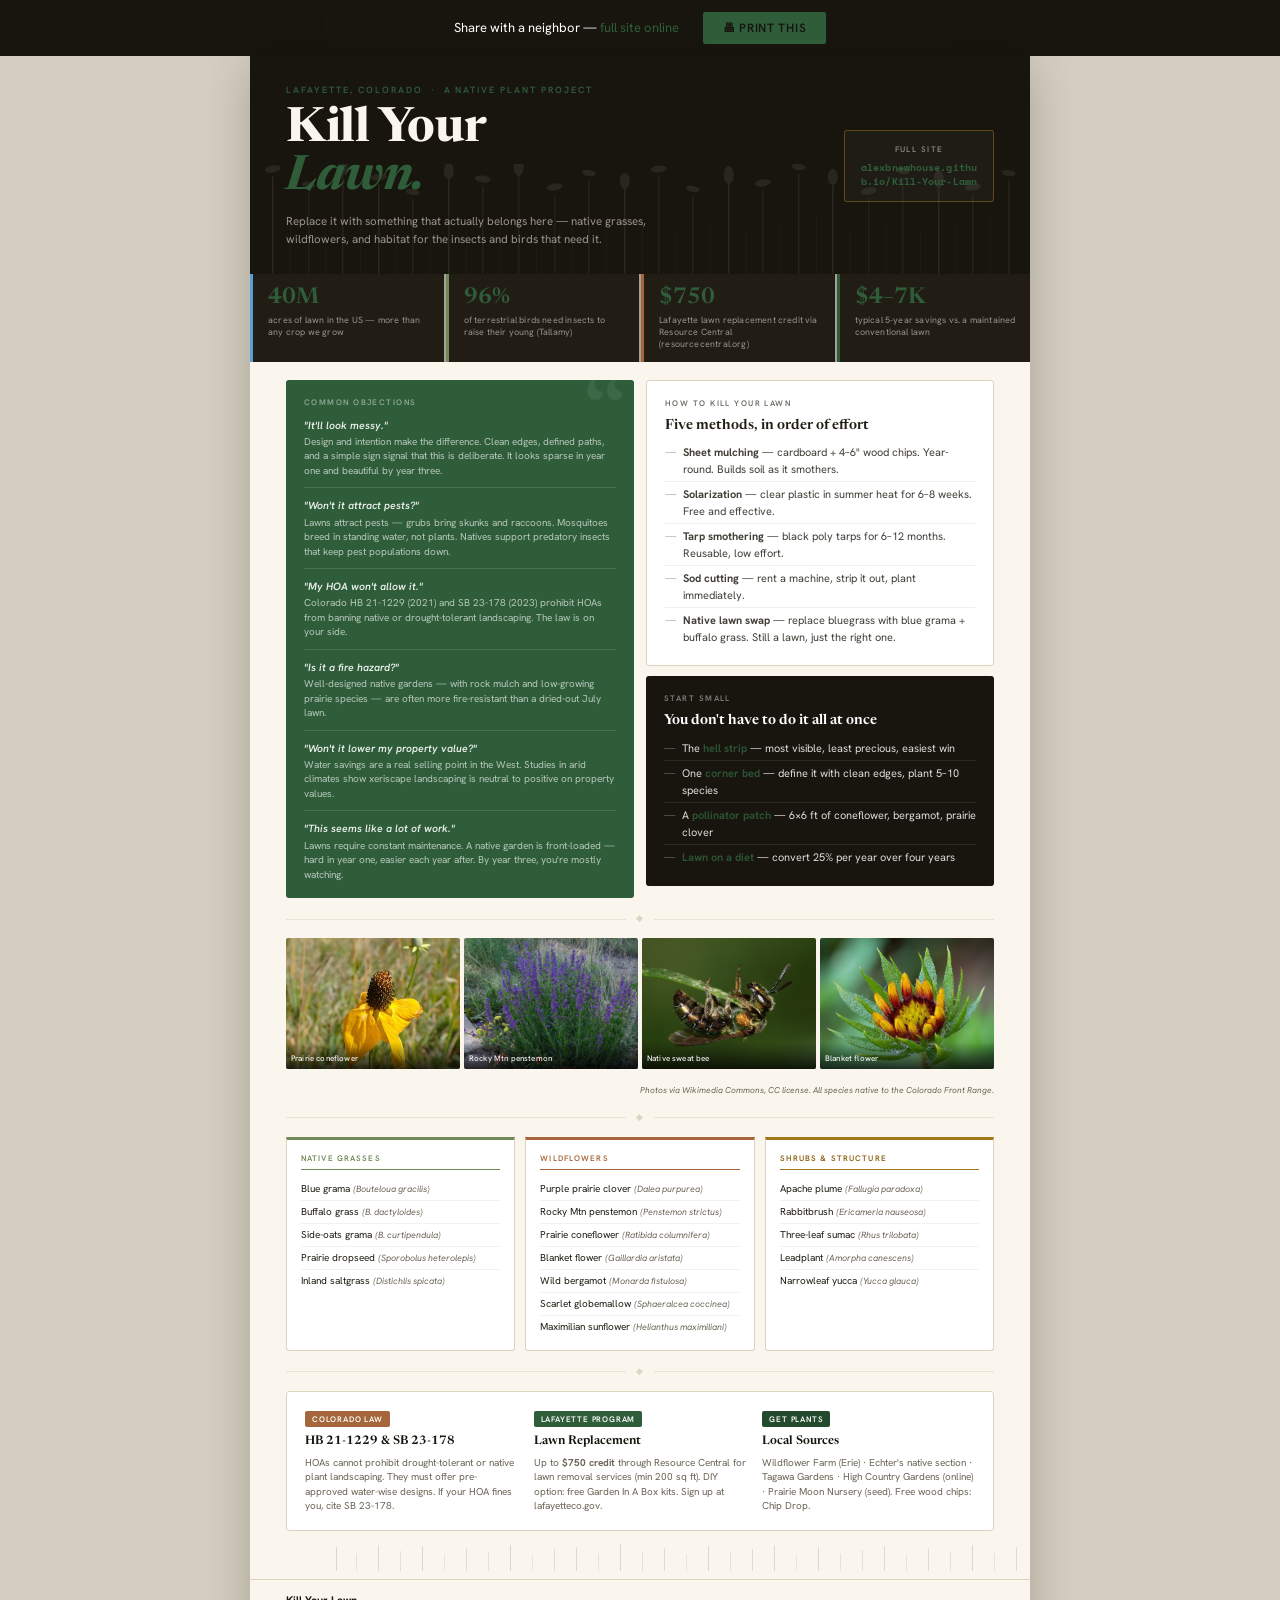
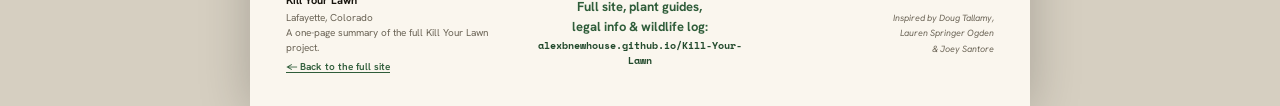
==== commit 5597bf82: "Redesign into a minimal "warm editorial" identity + pollinator interactive Rebuild the visual system" ====
--- a/printable.html
+++ b/printable.html
@@ -7,24 +7,24 @@
   <meta name="description" content="Replace your Kentucky bluegrass lawn with native prairie plants — methods, plant list, economics, and legal info for Lafayette, Colorado. Printable one-pager." />
   <link rel="preconnect" href="https://fonts.googleapis.com" />
   <link rel="preconnect" href="https://fonts.gstatic.com" crossorigin />
-  <link href="https://fonts.googleapis.com/css2?family=Fraunces:ital,opsz,wght@0,9..144,400;0,9..144,500;0,9..144,600;0,9..144,700;1,9..144,400;1,9..144,500;1,9..144,600&family=Hanken+Grotesk:wght@400;500;600;700&family=Space+Mono:wght@400;700&display=swap" rel="stylesheet" />
+  <link href="https://fonts.googleapis.com/css2?family=Newsreader:ital,opsz,wght@0,6..72,400;0,6..72,500;0,6..72,600;0,6..72,700;1,6..72,400;1,6..72,500;1,6..72,600&family=Hanken+Grotesk:wght@400;500;600;700&family=Space+Mono:wght@400;700&display=swap" rel="stylesheet" />
   <style>
     :root {
-      --black:     #181611;
-      --off-white: #f6f1e6;
-      --cream:     #ece3d2;
-      --tan:       #c4b491;
-      --gold:      #c08a1e;
-      --gold-deep: #9c6f12;
-      --olive:     #43543a;
-      --sage:      #7c9068;
-      --rust:      #a9542f;
-      --text:      #2a271f;
-      --text-lt:   #6a6253;
-      --serif: 'Fraunces','Hoefler Text',Georgia,serif;
+      --black:     #18150e;
+      --off-white: #faf6ee;
+      --cream:     #f1ebdc;
+      --tan:       #ddd4c0;
+      --gold:      #2f5d3a;
+      --gold-deep: #234a2d;
+      --olive:     #2f5d3a;
+      --sage:      #6f8a57;
+      --rust:      #a4663a;
+      --text:      #221e15;
+      --text-lt:   #6c6557;
+      --serif: 'Newsreader','Hoefler Text',Georgia,serif;
       --sans:  'Hanken Grotesk',system-ui,sans-serif;
       --mono:  'Space Mono',ui-monospace,'SFMono-Regular',monospace;
-      --frau: "SOFT" 40,"WONK" 1;
+      --frau: "opsz" 60;
     }
 
     * { box-sizing: border-box; margin: 0; padding: 0; }
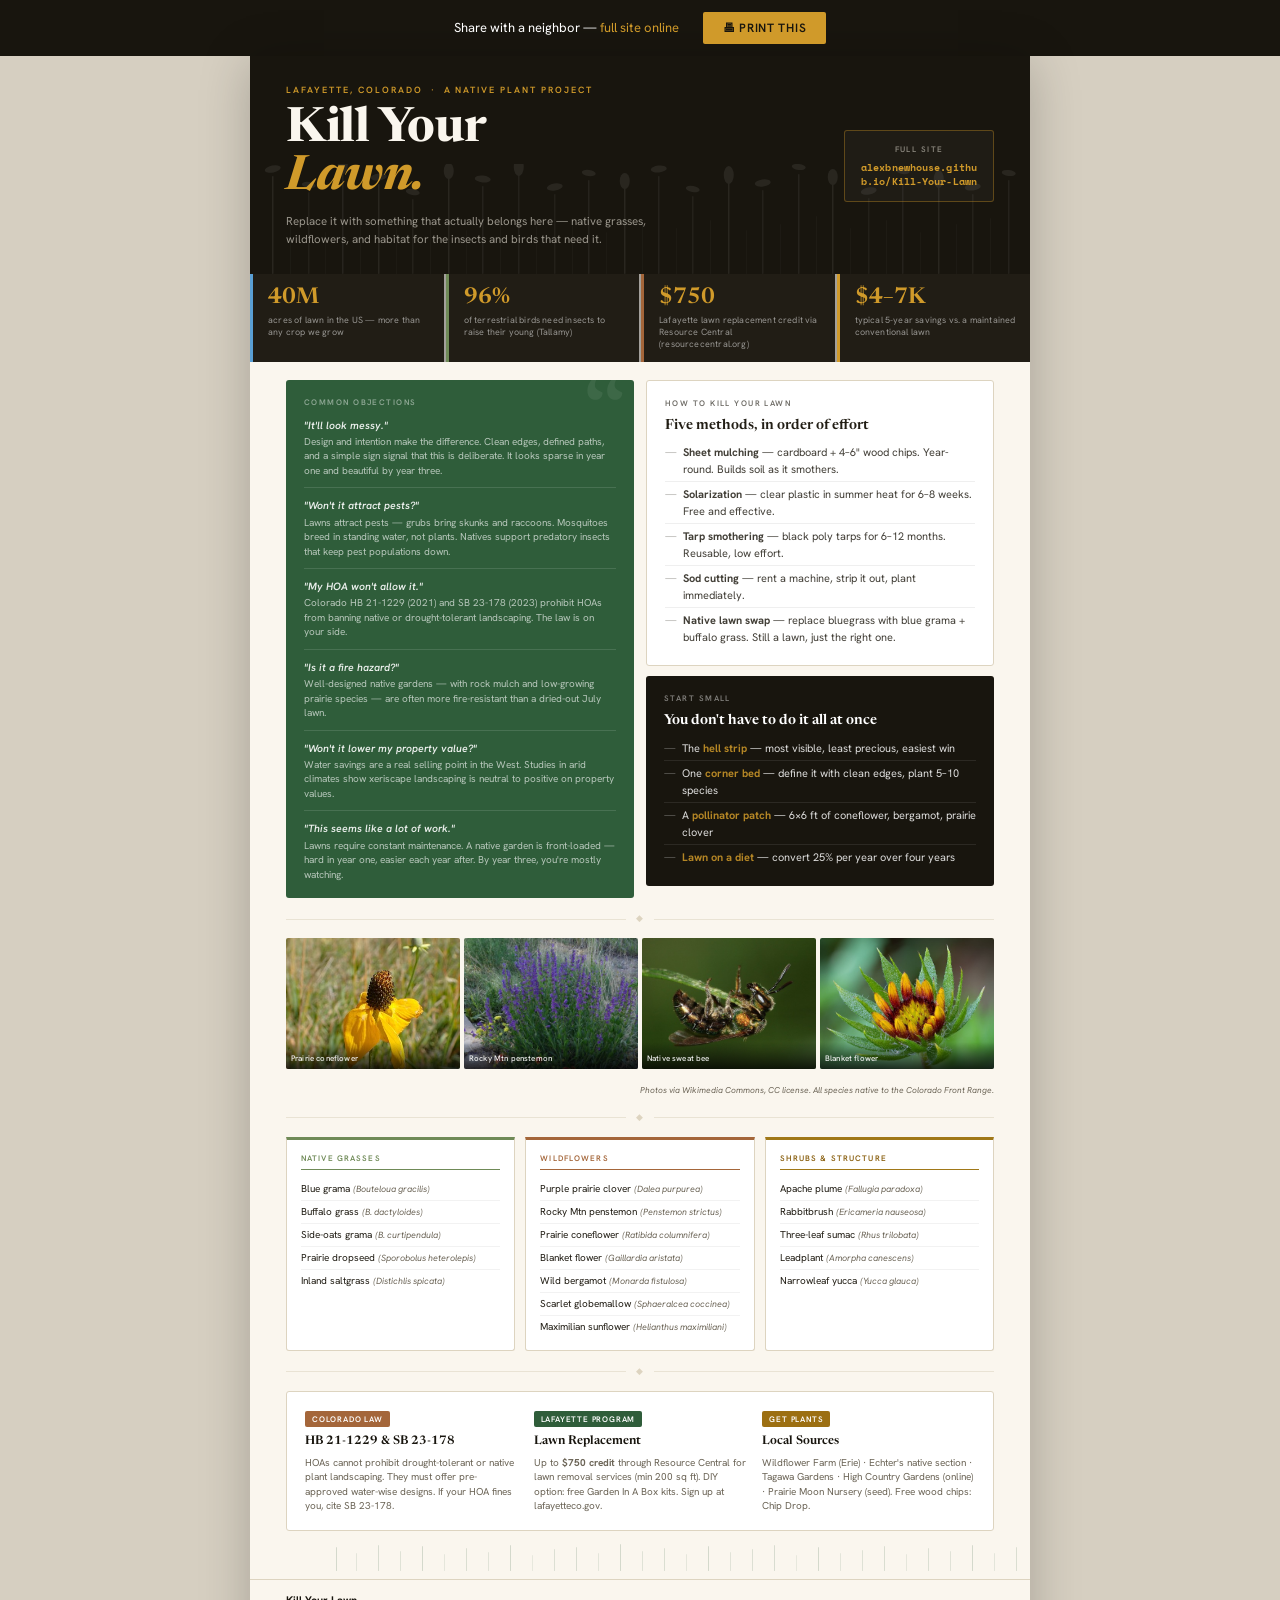
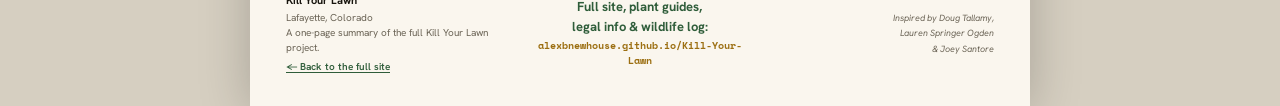
==== commit d5949bfd: "Fix one-pager accent regression: gold highlights on dark/alarm boxes The earlier palette alignment s" ====
--- a/printable.html
+++ b/printable.html
@@ -14,8 +14,8 @@
       --off-white: #faf6ee;
       --cream:     #f1ebdc;
       --tan:       #ddd4c0;
-      --gold:      #2f5d3a;
-      --gold-deep: #234a2d;
+      --gold:      #d09a2a;
+      --gold-deep: #9c6f12;
       --olive:     #2f5d3a;
       --sage:      #6f8a57;
       --rust:      #a4663a;
